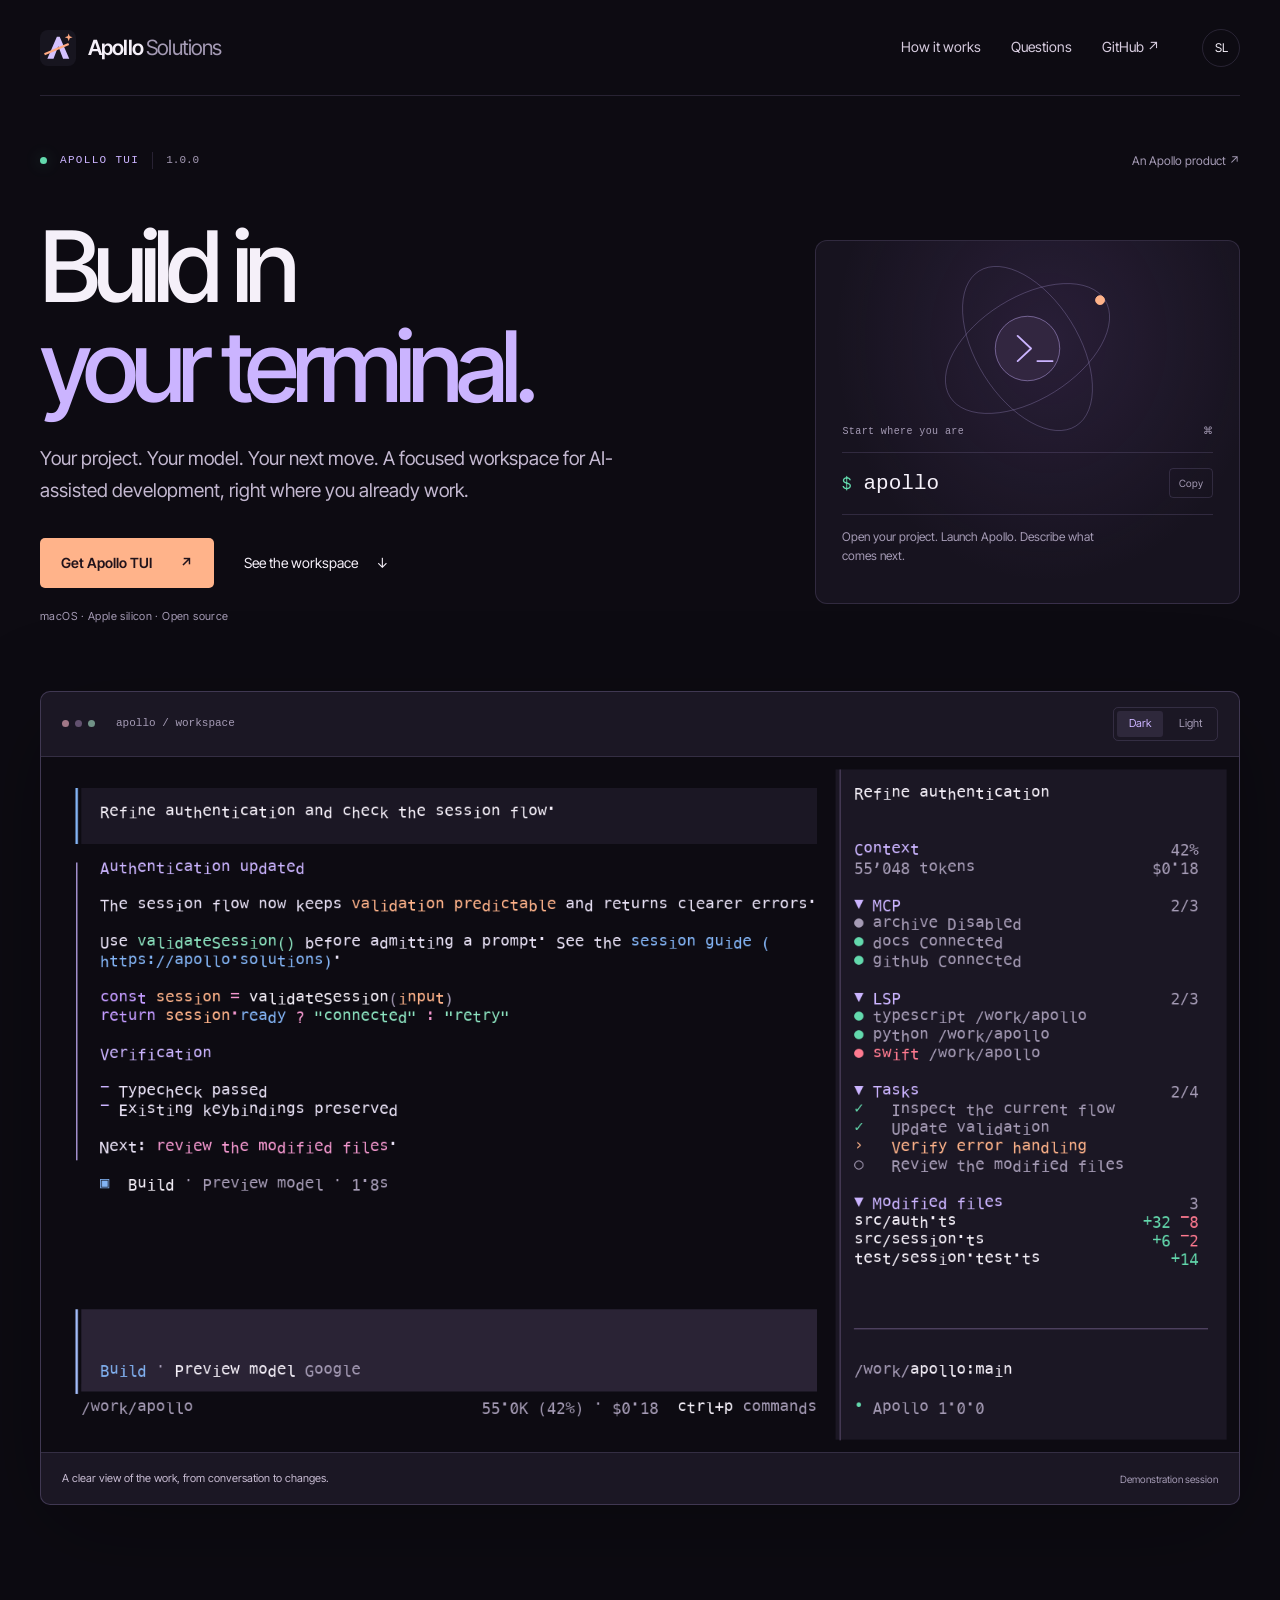
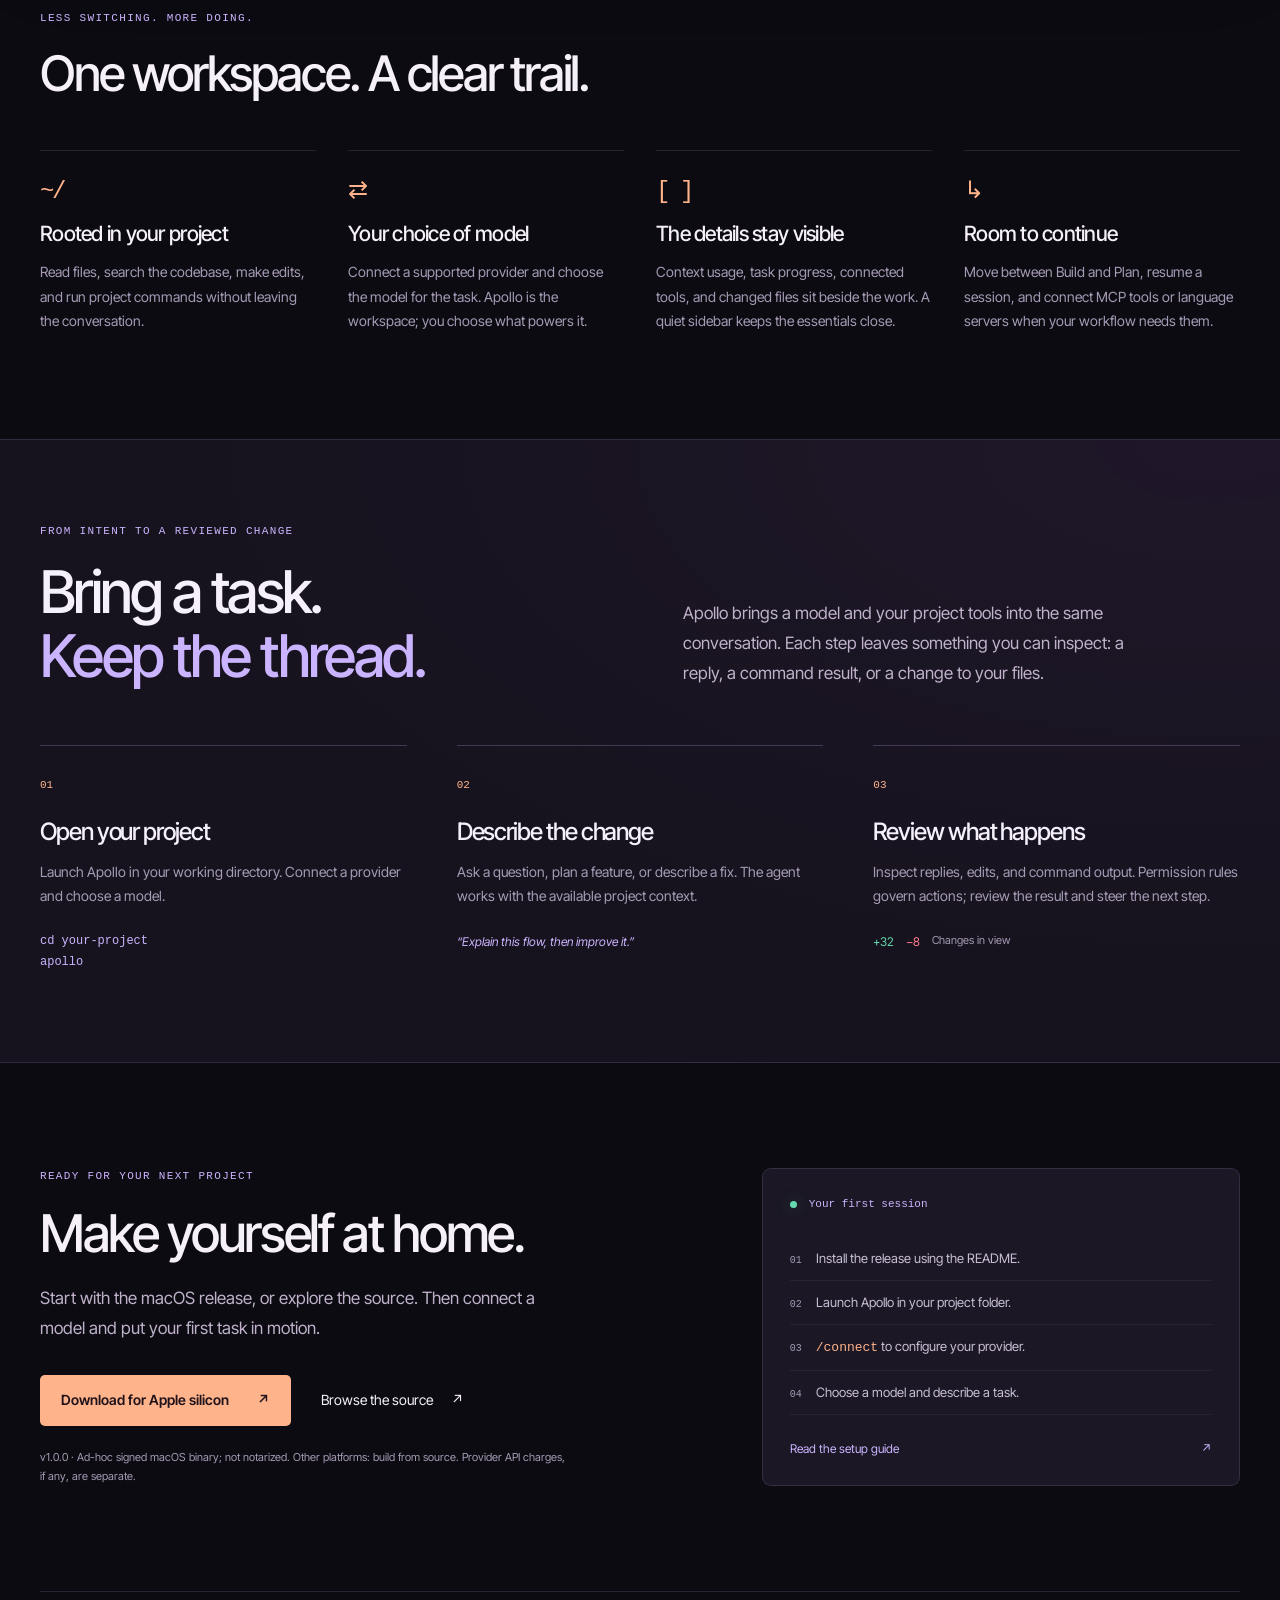
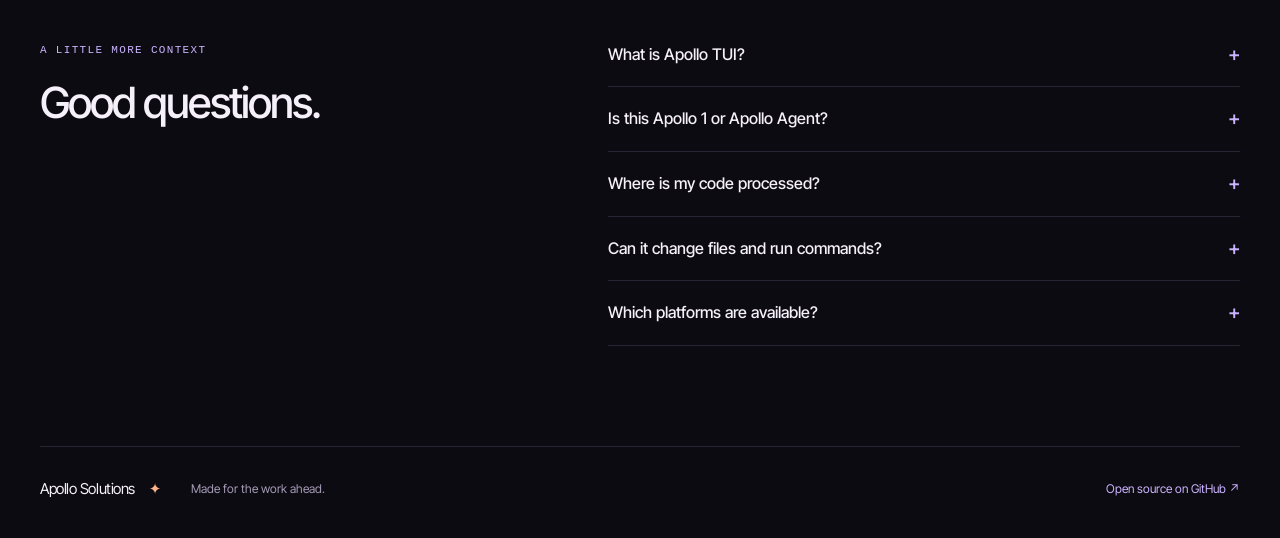
==== apollo-solutions/apollo-tui/index.html @ a00ace61 "feat: publish Apollo Solutions and Apollo TUI presentation" ====
<!doctype html>
<html lang="en">
  <head>
    <meta charset="utf-8" />
    <meta name="viewport" content="width=device-width, initial-scale=1" />
    <title>
      Apollo TUI — AI development in your terminal | Apollo Solutions
    </title>
    <meta
      name="description"
      content="Meet Apollo TUI: a focused terminal workspace for AI-assisted development. Choose a model, work with your code, and keep every step in view."
    />
    <meta property="og:type" content="website" />
    <meta property="og:title" content="Apollo TUI — Build in your terminal." />
    <meta
      property="og:description"
      content="Your project, your model, your next move. Explore Apollo's terminal workspace for AI-assisted development."
    />
    <meta
      property="og:url"
      content="https://sobraniex.github.io/apollo-solutions/apollo-tui/"
    />
    <meta
      property="og:image"
      content="https://sobraniex.github.io/apollo-solutions/apollo-tui/images/session-dark.png"
    />
    <meta name="theme-color" content="#0d0b12" />
    <link
      rel="canonical"
      href="https://sobraniex.github.io/apollo-solutions/apollo-tui/"
    />
    <link rel="icon" href="../favicon.svg" type="image/svg+xml" />
    <link rel="preconnect" href="https://fonts.googleapis.com" />
    <link rel="preconnect" href="https://fonts.gstatic.com" crossorigin />
    <link
      href="https://fonts.googleapis.com/css2?family=Inter+Tight:wght@400;500;600;700&display=swap"
      rel="stylesheet"
    />
    <link rel="stylesheet" href="site.css" />
    <script src="site.js" defer></script>
  </head>
  <body>
    <a
      class="skip-link"
      href="#main"
      data-en="Skip to content"
      data-sl="Preskoči na vsebino"
      >Skip to content</a
    >
    <header class="site-header">
      <a class="brand home-link" href="../" aria-label="Apollo Solutions home"
        ><img
          src="../images/apollo-mark.svg"
          width="36"
          height="36"
          alt=""
        /><span>Apollo <span>Solutions</span></span></a
      >
      <nav aria-label="Product navigation">
        <a href="#workflow" data-en="How it works" data-sl="Kako deluje"
          >How it works</a
        ><a href="#questions" data-en="Questions" data-sl="Vprašanja"
          >Questions</a
        ><a href="https://github.com/Sobraniex/APOLLO-TUI"
          >GitHub <span aria-hidden="true">↗</span></a
        >
      </nav>
      <button
        class="language"
        id="langBtn"
        type="button"
        aria-label="Switch to Slovenian"
      >
        SL
      </button>
    </header>
    <main id="main">
      <section class="hero wrap" aria-labelledby="hero-title">
        <div class="hero-topline">
          <p class="eyebrow">
            <span class="signal" aria-hidden="true"></span>APOLLO TUI
            <span class="version">1.0.0</span>
          </p>
          <a
            class="home-link quiet-link"
            href="../#apollo-products"
            data-en="An Apollo product ↗"
            data-sl="Apollov izdelek ↗"
            >An Apollo product ↗</a
          >
        </div>
        <div class="hero-grid">
          <div>
            <h1 id="hero-title">
              <span data-en="Build in" data-sl="Razvijajte v">Build in</span
              ><br /><em data-en="your terminal." data-sl="svojem terminalu."
                >your terminal.</em
              >
            </h1>
            <p
              class="hero-copy"
              data-en="Your project. Your model. Your next move. A focused workspace for AI-assisted development, right where you already work."
              data-sl="Vaš projekt. Vaš model. Vaš naslednji korak. Osredotočen prostor za razvoj s pomočjo AI, tam, kjer že delate."
            >
              Your project. Your model. Your next move. A focused workspace for
              AI-assisted development, right where you already work.
            </p>
            <div class="hero-actions">
              <a
                class="button primary"
                href="https://github.com/Sobraniex/APOLLO-TUI/releases/latest"
                ><span data-en="Get Apollo TUI" data-sl="Prenesite Apollo TUI"
                  >Get Apollo TUI</span
                ><span aria-hidden="true">↗</span></a
              ><a class="text-link" href="#workspace"
                ><span data-en="See the workspace" data-sl="Oglejte si vmesnik"
                  >See the workspace</span
                ><span aria-hidden="true">↓</span></a
              >
            </div>
            <p
              class="platform-note"
              data-en="macOS · Apple silicon · Open source"
              data-sl="macOS · Apple silicon · Odprta koda"
            >
              macOS · Apple silicon · Open source
            </p>
          </div>
          <aside class="launch-card" aria-label="Launch command">
            <div class="launch-orbit" aria-hidden="true">
              <svg viewBox="0 0 240 240">
                <ellipse
                  cx="120"
                  cy="120"
                  rx="102"
                  ry="57"
                  transform="rotate(-32 120 120)"
                />
                <ellipse
                  cx="120"
                  cy="120"
                  rx="57"
                  ry="102"
                  transform="rotate(-32 120 120)"
                />
                <circle cx="120" cy="120" r="36" />
                <circle class="orbit-point" cx="201" cy="66" r="5" />
                <path d="m109 106 15 14-15 14m22 0h17" />
              </svg>
            </div>
            <div class="launch-label">
              <span
                data-en="Start where you are"
                data-sl="Začnite tam, kjer ste"
                >Start where you are</span
              ><span aria-hidden="true">⌘</span>
            </div>
            <div class="command">
              <span class="prompt-symbol" aria-hidden="true">$</span
              ><code id="launchCommand">apollo</code
              ><button
                type="button"
                id="copyCommand"
                aria-label="Copy launch command"
                data-en="Copy"
                data-sl="Kopiraj"
              >
                Copy
              </button>
            </div>
            <p
              data-en="Open your project. Launch Apollo. Describe what comes next."
              data-sl="Odprite projekt. Zaženite Apollo. Opišite naslednji korak."
            >
              Open your project. Launch Apollo. Describe what comes next.
            </p>
            <p
              class="copy-status"
              id="copyStatus"
              role="status"
              aria-live="polite"
            ></p>
          </aside>
        </div>
      </section>

      <section
        class="workspace wrap"
        id="workspace"
        aria-label="Apollo terminal interface"
      >
        <div class="workspace-bar">
          <div>
            <span class="window-dots" aria-hidden="true"
              ><i></i><i></i><i></i></span
            ><span class="mono">apollo / workspace</span>
          </div>
          <div class="theme-switch" role="group" aria-label="Screenshot theme">
            <button
              type="button"
              data-theme="dark"
              aria-pressed="true"
              data-en="Dark"
              data-sl="Temna"
            >
              Dark</button
            ><button
              type="button"
              data-theme="light"
              aria-pressed="false"
              data-en="Light"
              data-sl="Svetla"
            >
              Light
            </button>
          </div>
        </div>
        <button
          type="button"
          class="screen-button"
          id="expandScreen"
          aria-label="Enlarge Apollo screenshot"
        >
          <img
            id="workspaceImage"
            src="images/session-dark.png"
            width="1544"
            height="896"
            alt="Apollo TUI demonstration session with a code reply, context usage, tasks, and modified files"
            fetchpriority="high"
          /><span
            class="enlarge-label"
            data-en="Open full size ↗"
            data-sl="Odpri v polni velikosti ↗"
            >Open full size ↗</span
          >
        </button>
        <div class="workspace-caption">
          <span
            data-en="A clear view of the work, from conversation to changes."
            data-sl="Jasen pregled dela, od pogovora do sprememb."
            >A clear view of the work, from conversation to changes.</span
          ><span data-en="Demonstration session" data-sl="Predstavitvena seja"
            >Demonstration session</span
          >
        </div>
      </section>

      <section class="capabilities wrap" aria-labelledby="capabilities-title">
        <div class="section-heading">
          <p
            class="eyebrow"
            data-en="Less switching. More doing."
            data-sl="Manj preklapljanja. Več dela."
          >
            Less switching. More doing.
          </p>
          <h2
            id="capabilities-title"
            data-en="One workspace. A clear trail."
            data-sl="En delovni prostor. Jasen potek."
          >
            One workspace. A clear trail.
          </h2>
        </div>
        <div class="capability-grid">
          <article>
            <span class="feature-symbol" aria-hidden="true">~/</span>
            <h3 data-en="Rooted in your project" data-sl="V vašem projektu">
              Rooted in your project
            </h3>
            <p
              data-en="Read files, search the codebase, make edits, and run project commands without leaving the conversation."
              data-sl="Berite datoteke, iščite po kodi, urejajte in izvajajte ukaze, ne da bi zapustili pogovor."
            >
              Read files, search the codebase, make edits, and run project
              commands without leaving the conversation.
            </p>
          </article>
          <article>
            <span class="feature-symbol" aria-hidden="true">⇄</span>
            <h3 data-en="Your choice of model" data-sl="Vaša izbira modela">
              Your choice of model
            </h3>
            <p
              data-en="Connect a supported provider and choose the model for the task. Apollo is the workspace; you choose what powers it."
              data-sl="Povežite podprtega ponudnika in izberite model za nalogo. Apollo je delovni prostor; vi izberete, kaj ga poganja."
            >
              Connect a supported provider and choose the model for the task.
              Apollo is the workspace; you choose what powers it.
            </p>
          </article>
          <article>
            <span class="feature-symbol" aria-hidden="true">[ ]</span>
            <h3
              data-en="The details stay visible"
              data-sl="Podrobnosti ostanejo vidne"
            >
              The details stay visible
            </h3>
            <p
              data-en="Context usage, task progress, connected tools, and changed files sit beside the work. A quiet sidebar keeps the essentials close."
              data-sl="Poraba konteksta, napredek nalog, povezana orodja in spremenjene datoteke so ob delu. Mirna stranska vrstica ohranja bistvo pri roki."
            >
              Context usage, task progress, connected tools, and changed files
              sit beside the work. A quiet sidebar keeps the essentials close.
            </p>
          </article>
          <article>
            <span class="feature-symbol" aria-hidden="true">↳</span>
            <h3 data-en="Room to continue" data-sl="Prostor za nadaljevanje">
              Room to continue
            </h3>
            <p
              data-en="Move between Build and Plan, resume a session, and connect MCP tools or language servers when your workflow needs them."
              data-sl="Preklapljajte med Build in Plan, nadaljujte sejo ter po potrebi povežite orodja MCP ali jezikovne strežnike."
            >
              Move between Build and Plan, resume a session, and connect MCP
              tools or language servers when your workflow needs them.
            </p>
          </article>
        </div>
      </section>

      <section
        class="workflow-section"
        id="workflow"
        aria-labelledby="workflow-title"
      >
        <div class="wrap">
          <div class="workflow-heading">
            <div>
              <p
                class="eyebrow"
                data-en="From intent to a reviewed change"
                data-sl="Od zamisli do pregledane spremembe"
              >
                From intent to a reviewed change
              </p>
              <h2 id="workflow-title">
                <span data-en="Bring a task." data-sl="Prinesite nalogo."
                  >Bring a task.</span
                ><br /><em
                  data-en="Keep the thread."
                  data-sl="Ohranite rdečo nit."
                  >Keep the thread.</em
                >
              </h2>
            </div>
            <p
              data-en="Apollo brings a model and your project tools into the same conversation. Each step leaves something you can inspect: a reply, a command result, or a change to your files."
              data-sl="Apollo združi model in projektna orodja v enem pogovoru. Vsak korak pusti nekaj, kar lahko pregledate: odgovor, rezultat ukaza ali spremembo datotek."
            >
              Apollo brings a model and your project tools into the same
              conversation. Each step leaves something you can inspect: a reply,
              a command result, or a change to your files.
            </p>
          </div>
          <ol class="steps">
            <li>
              <span class="step-number">01</span>
              <h3 data-en="Open your project" data-sl="Odprite projekt">
                Open your project
              </h3>
              <p
                data-en="Launch Apollo in your working directory. Connect a provider and choose a model."
                data-sl="Zaženite Apollo v delovni mapi. Povežite ponudnika in izberite model."
              >
                Launch Apollo in your working directory. Connect a provider and
                choose a model.
              </p>
              <code>cd your-project<br />apollo</code>
            </li>
            <li>
              <span class="step-number">02</span>
              <h3 data-en="Describe the change" data-sl="Opišite spremembo">
                Describe the change
              </h3>
              <p
                data-en="Ask a question, plan a feature, or describe a fix. The agent works with the available project context."
                data-sl="Postavite vprašanje, načrtujte funkcijo ali opišite popravek. Agent uporabi razpoložljivi kontekst projekta."
              >
                Ask a question, plan a feature, or describe a fix. The agent
                works with the available project context.
              </p>
              <span
                class="task-example"
                data-en="“Explain this flow, then improve it.”"
                data-sl="»Pojasni ta potek in ga nato izboljšaj.«"
                >“Explain this flow, then improve it.”</span
              >
            </li>
            <li>
              <span class="step-number">03</span>
              <h3 data-en="Review what happens" data-sl="Preglejte rezultate">
                Review what happens
              </h3>
              <p
                data-en="Inspect replies, edits, and command output. Permission rules govern actions; review the result and steer the next step."
                data-sl="Preglejte odgovore, spremembe in izpise ukazov. Dejanja urejajo pravila dovoljenj; preverite rezultat in usmerite naslednji korak."
              >
                Inspect replies, edits, and command output. Permission rules
                govern actions; review the result and steer the next step.
              </p>
              <span class="review-example"
                ><span>+32</span><span>−8</span
                ><span data-en="Changes in view" data-sl="Spremembe na očeh"
                  >Changes in view</span
                ></span
              >
            </li>
          </ol>
        </div>
      </section>

      <section
        class="get-started wrap"
        id="start"
        aria-labelledby="start-title"
      >
        <div>
          <p
            class="eyebrow"
            data-en="Ready for your next project"
            data-sl="Pripravljen za vaš naslednji projekt"
          >
            Ready for your next project
          </p>
          <h2
            id="start-title"
            data-en="Make yourself at home."
            data-sl="Počutite se kot doma."
          >
            Make yourself at home.
          </h2>
          <p
            data-en="Start with the macOS release, or explore the source. Then connect a model and put your first task in motion."
            data-sl="Začnite z izdajo za macOS ali raziščite izvorno kodo. Nato povežite model in se lotite prve naloge."
          >
            Start with the macOS release, or explore the source. Then connect a
            model and put your first task in motion.
          </p>
          <div class="hero-actions">
            <a
              class="button primary"
              href="https://github.com/Sobraniex/APOLLO-TUI/releases/latest"
              ><span
                data-en="Download for Apple silicon"
                data-sl="Prenesite za Apple silicon"
                >Download for Apple silicon</span
              ><span aria-hidden="true">↗</span></a
            ><a class="text-link" href="https://github.com/Sobraniex/APOLLO-TUI"
              ><span data-en="Browse the source" data-sl="Oglejte si kodo"
                >Browse the source</span
              ><span aria-hidden="true">↗</span></a
            >
          </div>
          <p
            class="release-note"
            data-en="v1.0.0 · Ad-hoc signed macOS binary; not notarized. Other platforms: build from source. Provider API charges, if any, are separate."
            data-sl="v1.0.0 · Binarna datoteka za macOS je podpisana ad hoc, brez notarizacije. Druge platforme: gradnja iz kode. Morebitni stroški API ponudnika so ločeni."
          >
            v1.0.0 · Ad-hoc signed macOS binary; not notarized. Other platforms:
            build from source. Provider API charges, if any, are separate.
          </p>
        </div>
        <div class="setup-card">
          <div class="setup-label">
            <span class="signal" aria-hidden="true"></span
            ><span data-en="Your first session" data-sl="Vaša prva seja"
              >Your first session</span
            >
          </div>
          <ol>
            <li>
              <span
                data-en="Install the release using the README."
                data-sl="Namestite izdajo po navodilih v README."
                >Install the release using the README.</span
              >
            </li>
            <li>
              <span
                data-en="Launch Apollo in your project folder."
                data-sl="Zaženite Apollo v mapi projekta."
                >Launch Apollo in your project folder.</span
              >
            </li>
            <li>
              <span
                ><code>/connect</code>
                <span
                  data-en="to configure your provider."
                  data-sl="za nastavitev ponudnika."
                  >to configure your provider.</span
                ></span
              >
            </li>
            <li>
              <span
                data-en="Choose a model and describe a task."
                data-sl="Izberite model in opišite nalogo."
                >Choose a model and describe a task.</span
              >
            </li>
          </ol>
          <a
            class="setup-docs"
            href="https://github.com/Sobraniex/APOLLO-TUI#download-and-run"
            ><span
              data-en="Read the setup guide"
              data-sl="Preberite navodila za nastavitev"
              >Read the setup guide</span
            ><span aria-hidden="true">↗</span></a
          >
        </div>
      </section>

      <section
        class="questions wrap"
        id="questions"
        aria-labelledby="questions-title"
      >
        <div>
          <p
            class="eyebrow"
            data-en="A little more context"
            data-sl="Še nekaj konteksta"
          >
            A little more context
          </p>
          <h2
            id="questions-title"
            data-en="Good questions."
            data-sl="Dobra vprašanja."
          >
            Good questions.
          </h2>
        </div>
        <div class="faq-list">
          <details>
            <summary data-en="What is Apollo TUI?" data-sl="Kaj je Apollo TUI?">
              What is Apollo TUI?
            </summary>
            <p
              data-en="A terminal interface for AI-assisted software development. It combines a conversation with project tools, saved sessions, agents, and a sidebar for context, tasks, services, and changes."
              data-sl="Terminalski vmesnik za razvoj programske opreme s pomočjo AI. Združuje pogovor s projektnimi orodji, shranjenimi sejami, agenti in stransko vrstico za kontekst, naloge, storitve in spremembe."
            >
              A terminal interface for AI-assisted software development. It
              combines a conversation with project tools, saved sessions,
              agents, and a sidebar for context, tasks, services, and changes.
            </p>
          </details>
          <details>
            <summary
              data-en="Is this Apollo 1 or Apollo Agent?"
              data-sl="Je to Apollo 1 ali Apollo Agent?"
            >
              Is this Apollo 1 or Apollo Agent?
            </summary>
            <p
              data-en="Apollo TUI is the terminal product you can download here. Apollo 1 is our language-model project, and Apollo Agent is a separate agent project. Those two are still in development; Apollo TUI works with a provider and model you configure today."
              data-sl="Apollo TUI je terminalski izdelek, ki ga lahko prenesete tukaj. Apollo 1 je naš projekt jezikovnega modela, Apollo Agent pa ločen projekt agenta. Oba sta še v razvoju; Apollo TUI že danes deluje s ponudnikom in modelom, ki ju nastavite."
            >
              Apollo TUI is the terminal product you can download here. Apollo 1
              is our language-model project, and Apollo Agent is a separate
              agent project. Those two are still in development; Apollo TUI
              works with a provider and model you configure today.
            </p>
          </details>
          <details>
            <summary
              data-en="Where is my code processed?"
              data-sl="Kje se obdeluje moja koda?"
            >
              Where is my code processed?
            </summary>
            <p
              data-en="That depends on your selected provider and endpoint. Prompts and relevant project context are sent to the model you configure. Choose and review that configuration according to your project's data requirements."
              data-sl="To je odvisno od izbranega ponudnika in končne točke. Pozivi in ustrezen kontekst projekta se pošljejo modelu, ki ga nastavite. Nastavitve izberite in preverite glede na zahteve projekta za podatke."
            >
              That depends on your selected provider and endpoint. Prompts and
              relevant project context are sent to the model you configure.
              Choose and review that configuration according to your project's
              data requirements.
            </p>
          </details>
          <details>
            <summary
              data-en="Can it change files and run commands?"
              data-sl="Lahko spreminja datoteke in izvaja ukaze?"
            >
              Can it change files and run commands?
            </summary>
            <p
              data-en="Yes. The agent can use project tools under your configured permission rules. Keep an eye on command output and diffs, and verify changes with your normal review and test workflow."
              data-sl="Da. Agent lahko uporablja projektna orodja v okviru nastavljenih pravil dovoljenj. Spremljajte izpise ukazov in razlike ter spremembe preverite z običajnim pregledom in testi."
            >
              Yes. The agent can use project tools under your configured
              permission rules. Keep an eye on command output and diffs, and
              verify changes with your normal review and test workflow.
            </p>
          </details>
          <details>
            <summary
              data-en="Which platforms are available?"
              data-sl="Za katere platforme je na voljo?"
            >
              Which platforms are available?
            </summary>
            <p
              data-en="The first packaged and checked release is macOS on Apple silicon. The repository includes native build targets for other platforms, but their packaged availability and checks will be listed in future release notes."
              data-sl="Prva zapakirana in preverjena izdaja je za macOS na Apple silicon. Repozitorij vključuje cilje gradnje za druge platforme; njihovo razpoložljivost in preverjanje bomo navedli v opombah prihodnjih izdaj."
            >
              The first packaged and checked release is macOS on Apple silicon.
              The repository includes native build targets for other platforms,
              but their packaged availability and checks will be listed in
              future release notes.
            </p>
          </details>
        </div>
      </section>
    </main>
    <footer class="site-footer wrap">
      <a class="home-link footer-brand" href="../"
        >Apollo Solutions<span aria-hidden="true">✦</span></a
      >
      <p data-en="Made for the work ahead." data-sl="Za delo, ki je pred nami.">
        Made for the work ahead.
      </p>
      <a
        href="https://github.com/Sobraniex/APOLLO-TUI"
        data-en="Open source on GitHub ↗"
        data-sl="Odprta koda na GitHubu ↗"
        >Open source on GitHub ↗</a
      >
    </footer>
    <dialog id="screenshotDialog" aria-labelledby="dialogTitle">
      <div class="dialog-bar">
        <span
          id="dialogTitle"
          data-en="Apollo TUI · demonstration session"
          data-sl="Apollo TUI · predstavitvena seja"
          >Apollo TUI · demonstration session</span
        ><button id="closeDialog" type="button" aria-label="Close screenshot">
          ×
        </button>
      </div>
      <img
        id="dialogImage"
        src="images/session-dark.png"
        width="1544"
        height="896"
        alt="Apollo TUI demonstration session"
      />
    </dialog>
  </body>
</html>
---- apollo-solutions/apollo-tui/site.css ----
:root {
  color-scheme: dark;
  --bg: #0d0b12;
  --panel: #1b1724;
  --text: #f5f0f9;
  --muted: #a59bb5;
  --lilac: #cbb4ff;
  --peach: #ffb38a;
  --mint: #63d9ad;
  --line: #cbb4ff24;
  font-family: "Inter Tight", system-ui, sans-serif;
  font-synthesis: none;
}
* {
  box-sizing: border-box;
}
html {
  scroll-behavior: smooth;
  scroll-padding-top: 100px;
}
body {
  margin: 0;
  background: var(--bg);
  color: var(--text);
  line-height: 1.6;
  -webkit-font-smoothing: antialiased;
}
a {
  color: inherit;
  text-decoration: none;
}
button {
  font: inherit;
  cursor: pointer;
}
a,
button,
summary {
  -webkit-tap-highlight-color: transparent;
}
a:focus-visible,
button:focus-visible,
summary:focus-visible {
  outline: 2px solid var(--lilac);
  outline-offset: 5px;
}
img {
  display: block;
  max-width: 100%;
}
h1,
h2,
h3,
p,
figure {
  margin: 0;
}
h1,
h2,
h3 {
  font-weight: 500;
  letter-spacing: -0.045em;
  line-height: 1.08;
}
button {
  color: inherit;
}
em {
  font-style: normal;
  color: var(--lilac);
}
.wrap {
  width: min(1200px, calc(100% - 80px));
  margin-inline: auto;
}
.mono,
code,
.eyebrow,
.version,
.step-number,
.launch-label,
.setup-label {
  font-family: ui-monospace, SFMono-Regular, Menlo, Consolas, monospace;
}
.skip-link {
  position: fixed;
  z-index: 20;
  left: 20px;
  top: -100px;
  padding: 12px 18px;
  background: var(--lilac);
  color: var(--bg);
}
.skip-link:focus {
  top: 15px;
}
.site-header {
  width: min(1360px, calc(100% - 80px));
  margin: auto;
  height: 96px;
  display: flex;
  align-items: center;
  gap: 42px;
  border-bottom: 1px solid var(--line);
}
.brand {
  display: flex;
  align-items: center;
  gap: 12px;
  font-size: 21px;
  font-weight: 600;
  letter-spacing: -0.04em;
  white-space: nowrap;
}
.brand > span > span {
  color: var(--muted);
  font-weight: 400;
}
.site-header nav {
  display: flex;
  justify-content: flex-end;
  flex: 1;
  gap: 30px;
  font-size: 14px;
}
.site-header nav a {
  color: #d7ccdf;
}
.site-header nav a:hover {
  color: var(--lilac);
}
.language {
  border: 1px solid var(--line);
  background: transparent;
  border-radius: 50%;
  height: 38px;
  width: 38px;
  font-size: 12px;
}
.hero {
  padding-top: 55px;
}
.hero-topline {
  display: flex;
  align-items: center;
  justify-content: space-between;
  gap: 20px;
}
.eyebrow {
  font-size: 11px;
  letter-spacing: 0.12em;
  text-transform: uppercase;
  color: var(--lilac);
}
.hero-topline .eyebrow {
  display: flex;
  align-items: center;
  gap: 13px;
}
.signal {
  display: inline-block;
  width: 7px;
  height: 7px;
  border-radius: 50%;
  background: var(--mint);
  box-shadow: 0 0 16px #63d9ad55;
  flex-shrink: 0;
}
.version {
  color: var(--muted);
  border-left: 1px solid var(--line);
  padding-left: 13px;
  letter-spacing: 0;
}
.quiet-link {
  color: var(--muted);
  font-size: 12px;
}
.hero-grid {
  display: grid;
  grid-template-columns: 1.65fr 1fr;
  gap: 75px;
  align-items: center;
  margin-top: 47px;
}
.hero h1 {
  font-size: clamp(62px, 7.7vw, 106px);
  letter-spacing: -0.07em;
  line-height: 1.01;
}
.hero-copy {
  max-width: 580px;
  margin-top: 27px;
  font-size: 19px;
  line-height: 1.65;
  color: #c3b8d0;
}
.hero-actions {
  display: flex;
  align-items: center;
  gap: 30px;
  margin-top: 32px;
  flex-wrap: wrap;
}
.button {
  display: inline-flex;
  justify-content: center;
  align-items: center;
  gap: 28px;
  padding: 14px 21px;
  border-radius: 5px;
  font-weight: 600;
  font-size: 14px;
  transition:
    background 0.2s,
    transform 0.2s;
}
.primary {
  background: var(--peach);
  color: #21131b;
}
.primary:hover {
  background: #ffc6a7;
  transform: translateY(-2px);
}
.text-link {
  font-size: 14px;
  display: inline-flex;
  gap: 18px;
  align-items: center;
}
.text-link:hover {
  color: var(--lilac);
}
.platform-note {
  font-size: 11px;
  color: var(--muted);
  margin-top: 20px;
  letter-spacing: 0.035em;
}
.launch-card {
  position: relative;
  min-width: 0;
  padding: 0 26px 19px;
  border: 1px solid var(--line);
  border-radius: 12px;
  background:
    radial-gradient(ellipse at 55% 27%, #7951a52e, transparent 65%), #17131f;
  overflow: hidden;
}
.launch-orbit {
  height: 183px;
  display: grid;
  place-items: center;
}
.launch-orbit svg {
  width: 215px;
  height: 215px;
  fill: none;
  stroke: #cbb4ff40;
  stroke-width: 1;
}
.launch-orbit svg circle:not(.orbit-point) {
  fill: #322640;
  stroke: #cbb4ff80;
}
.launch-orbit svg .orbit-point {
  fill: var(--peach);
  stroke: var(--peach);
}
.launch-orbit svg path {
  stroke: var(--lilac);
  stroke-width: 2;
  stroke-linecap: round;
  stroke-linejoin: round;
}
.launch-label {
  display: flex;
  justify-content: space-between;
  font-size: 10px;
  color: var(--muted);
  letter-spacing: 0.04em;
}
.command {
  display: flex;
  align-items: center;
  gap: 12px;
  border-block: 1px solid var(--line);
  padding-block: 14px;
  margin-top: 12px;
}
.command code {
  font-size: 21px;
  flex: 1;
}
.prompt-symbol {
  color: var(--mint);
}
.command button {
  font-size: 10px;
  padding: 6px 9px;
  border: 1px solid var(--line);
  border-radius: 4px;
  color: var(--muted);
  background: transparent;
}
.launch-card > p {
  font-size: 12px;
  color: var(--muted);
  margin-top: 12px;
  max-width: 280px;
}
.launch-card .copy-status {
  font-size: 10px;
  min-height: 14px;
  color: var(--mint);
  margin-top: 4px;
}
.workspace {
  margin-top: 65px;
  border: 1px solid #cbb4ff36;
  border-radius: 10px;
  overflow: hidden;
  box-shadow: 0 25px 100px #0004;
  background: var(--panel);
}
.workspace-bar {
  padding: 15px 21px;
  display: flex;
  align-items: center;
  justify-content: space-between;
  gap: 18px;
  border-bottom: 1px solid var(--line);
}
.workspace-bar > div:first-child {
  display: flex;
  align-items: center;
  gap: 21px;
  color: var(--muted);
  font-size: 11px;
}
.window-dots {
  display: flex;
  gap: 6px;
}
.window-dots i {
  width: 7px;
  height: 7px;
  border-radius: 50%;
  background: #62516f;
}
.window-dots i:first-child {
  background: #a17787;
}
.window-dots i:last-child {
  background: #719287;
}
.theme-switch {
  display: flex;
  gap: 4px;
  border: 1px solid var(--line);
  border-radius: 5px;
  padding: 3px;
}
.theme-switch button {
  border: 0;
  border-radius: 3px;
  background: transparent;
  font-size: 11px;
  padding: 4px 12px;
  color: var(--muted);
}
.theme-switch button[aria-pressed="true"] {
  background: #cbb4ff1b;
  color: var(--lilac);
}
.screen-button {
  display: block;
  position: relative;
  width: 100%;
  padding: 0;
  border: 0;
  background: var(--bg);
  text-align: left;
}
.screen-button img {
  width: 100%;
  height: auto;
}
.enlarge-label {
  position: absolute;
  right: 17px;
  bottom: 17px;
  background: #1b1724e8;
  border: 1px solid #cbb4ff36;
  border-radius: 4px;
  padding: 7px 11px;
  color: var(--lilac);
  font-size: 10px;
  opacity: 0;
  transition: opacity 0.2s;
}
.screen-button:hover .enlarge-label,
.screen-button:focus-visible .enlarge-label {
  opacity: 1;
}
.workspace-caption {
  display: flex;
  align-items: center;
  justify-content: space-between;
  gap: 25px;
  font-size: 11px;
  padding: 17px 21px;
  color: #c9bdd4;
  border-top: 1px solid var(--line);
}
.workspace-caption span:last-child {
  font-size: 10px;
  color: var(--muted);
  white-space: nowrap;
}
.capabilities {
  padding-block: 105px;
}
.section-heading .eyebrow {
  margin-bottom: 20px;
}
.section-heading h2 {
  font-size: clamp(32px, 4vw, 49px);
}
.capability-grid {
  display: grid;
  grid-template-columns: repeat(4, minmax(0, 1fr));
  gap: 32px;
  margin-top: 49px;
}
.capability-grid article {
  padding-top: 22px;
  border-top: 1px solid var(--line);
  min-width: 0;
}
.feature-symbol {
  display: block;
  height: 48px;
  color: var(--peach);
  font-family: ui-monospace, monospace;
  font-size: 24px;
  letter-spacing: -0.1em;
}
.capability-grid h3 {
  font-size: 21px;
  line-height: 1.2;
  letter-spacing: -0.035em;
}
.capability-grid p {
  font-size: 14px;
  color: var(--muted);
  margin-top: 14px;
  line-height: 1.75;
}
.workflow-section {
  padding-block: 83px 88px;
  border-block: 1px solid var(--line);
  background:
    radial-gradient(ellipse at 95% 0, #4a2d6626, transparent 60%), #17131e;
}
.workflow-heading {
  display: grid;
  grid-template-columns: 1fr 1fr;
  gap: 85px;
  align-items: end;
}
.workflow-heading h2 {
  font-size: clamp(39px, 4.6vw, 60px);
  margin-top: 20px;
  line-height: 1.09;
}
.workflow-heading > p {
  font-size: 17px;
  color: #bfb2ca;
  max-width: 480px;
  line-height: 1.75;
}
.steps {
  list-style: none;
  padding: 0;
  display: grid;
  grid-template-columns: repeat(3, minmax(0, 1fr));
  gap: 50px;
  margin: 57px 0 0;
}
.steps li {
  border-top: 1px solid #cbb4ff3b;
  padding-top: 24px;
}
.step-number {
  font-size: 11px;
  color: var(--peach);
}
.steps h3 {
  font-size: 24px;
  margin-top: 23px;
}
.steps p {
  margin-top: 15px;
  color: var(--muted);
  font-size: 14px;
  line-height: 1.7;
}
.steps code,
.task-example,
.review-example {
  display: block;
  margin-top: 23px;
  font-size: 12px;
  color: var(--lilac);
  line-height: 1.8;
}
.task-example {
  font-style: italic;
}
.review-example {
  display: flex;
  gap: 12px;
  align-items: center;
}
.review-example span:first-child {
  color: var(--mint);
}
.review-example span:nth-child(2) {
  color: #ff7a90;
}
.review-example span:last-child {
  color: var(--muted);
  font-size: 11px;
}
.get-started {
  display: grid;
  grid-template-columns: 1.3fr 1fr;
  gap: 100px;
  align-items: center;
  padding-block: 105px;
}
.get-started h2 {
  font-size: clamp(37px, 4.2vw, 52px);
  margin-top: 20px;
  max-width: 550px;
}
.get-started > div > p:not(.eyebrow) {
  margin-top: 22px;
  color: #bfb2ca;
  font-size: 17px;
  max-width: 530px;
  line-height: 1.75;
}
.get-started > div > .release-note {
  font-size: 11px !important;
  color: var(--muted) !important;
  max-width: 495px;
  line-height: 1.7 !important;
}
.setup-card {
  border: 1px solid var(--line);
  border-radius: 9px;
  padding: 27px;
  background: var(--panel);
}
.setup-label {
  font-size: 11px;
  color: var(--lilac);
  display: flex;
  gap: 12px;
  align-items: center;
}
.setup-card ol {
  padding: 0;
  margin: 24px 0;
  list-style: none;
  counter-reset: setup;
}
.setup-card li {
  counter-increment: setup;
  display: flex;
  align-items: baseline;
  gap: 14px;
  padding-block: 11px;
  font-size: 13px;
  color: #c9bed5;
  border-bottom: 1px solid #cbb4ff12;
}
.setup-card li::before {
  content: "0" counter(setup);
  font:
    10px ui-monospace,
    monospace;
  color: var(--muted);
}
.setup-card code {
  color: var(--peach);
}
.setup-docs {
  display: flex;
  justify-content: space-between;
  font-size: 12px;
  color: var(--lilac);
}
.questions {
  display: grid;
  grid-template-columns: 1fr 1.35fr;
  gap: 100px;
  padding-block: 50px 100px;
  border-top: 1px solid var(--line);
}
.questions h2 {
  font-size: 43px;
  margin-top: 20px;
}
.faq-list details {
  border-bottom: 1px solid var(--line);
  padding-block: 19px;
}
.faq-list details:first-child {
  padding-top: 0;
}
.faq-list summary {
  cursor: pointer;
  list-style: none;
  display: flex;
  justify-content: space-between;
  gap: 20px;
  font-size: 16px;
  font-weight: 500;
}
.faq-list summary::-webkit-details-marker {
  display: none;
}
.faq-list summary::after {
  content: "+";
  color: var(--lilac);
  font-size: 20px;
  line-height: 1.2;
}
.faq-list details[open] summary::after {
  content: "−";
}
.faq-list details p {
  font-size: 14px;
  color: var(--muted);
  margin-top: 17px;
  line-height: 1.8;
  padding-right: 27px;
}
.site-footer {
  border-top: 1px solid var(--line);
  display: flex;
  align-items: center;
  gap: 30px;
  padding-block: 30px 38px;
  font-size: 12px;
}
.footer-brand {
  display: flex;
  align-items: center;
  gap: 14px;
  font-size: 15px;
  letter-spacing: -0.03em;
}
.footer-brand span {
  color: var(--peach);
}
.site-footer p {
  flex: 1;
  color: var(--muted);
}
.site-footer > a:last-child {
  color: var(--lilac);
}
dialog {
  max-width: 95vw;
  width: min(1550px, 95vw);
  max-height: 95vh;
  padding: 0;
  border: 1px solid #cbb4ff5c;
  border-radius: 9px;
  background: var(--bg);
  color: var(--text);
}
dialog::backdrop {
  background: #08060ddd;
  backdrop-filter: blur(8px);
}
.dialog-bar {
  display: flex;
  align-items: center;
  justify-content: space-between;
  padding: 12px 19px;
  font-size: 12px;
  color: var(--muted);
}
.dialog-bar button {
  background: transparent;
  border: 0;
  color: var(--text);
  font-size: 25px;
  width: 34px;
  height: 34px;
}
dialog img {
  width: 100%;
  height: auto;
}
@media (min-width: 1450px) {
  .hero {
    padding-top: 70px;
  }
  .hero-grid {
    margin-top: 58px;
  }
  .workspace {
    margin-top: 78px;
  }
}
@media (max-width: 1000px) {
  .hero-grid {
    gap: 40px;
    grid-template-columns: 1.5fr 1fr;
  }
  .hero h1 {
    font-size: 76px;
  }
  .launch-card {
    padding-inline: 20px;
  }
  .capability-grid {
    grid-template-columns: repeat(2, minmax(0, 1fr));
    gap: 35px;
  }
  .workflow-heading,
  .get-started,
  .questions {
    gap: 50px;
  }
  .steps {
    gap: 30px;
  }
  .get-started {
    grid-template-columns: 1.1fr 1fr;
  }
}
@media (max-width: 720px) {
  .wrap,
  .site-header {
    width: calc(100% - 40px);
  }
  .site-header {
    height: 78px;
    gap: 18px;
  }
  .brand {
    font-size: 18px;
  }
  .brand img {
    width: 30px;
    height: 30px;
  }
  .site-header nav {
    gap: 18px;
  }
  .site-header nav a:not(:last-child) {
    display: none;
  }
  .site-header nav a {
    font-size: 12px;
  }
  .language {
    width: 34px;
    height: 34px;
  }
  .hero {
    padding-top: 34px;
  }
  .hero-grid {
    grid-template-columns: 1fr;
    margin-top: 36px;
    gap: 35px;
  }
  .hero h1 {
    font-size: clamp(55px, 11.6vw, 79px);
  }
  .hero-copy {
    font-size: 17px;
    max-width: 480px;
  }
  .hero-topline .quiet-link {
    display: none;
  }
  .hero-actions {
    gap: 23px;
  }
  .launch-card {
    display: none;
  }
  .workspace {
    margin-top: 40px;
    border-radius: 7px;
  }
  .workspace-bar {
    padding: 11px 13px;
  }
  .workspace-bar > div:first-child {
    gap: 11px;
    font-size: 9px;
  }
  .window-dots {
    gap: 4px;
  }
  .window-dots i {
    width: 5px;
    height: 5px;
  }
  .theme-switch button {
    font-size: 10px;
    padding: 3px 8px;
  }
  .workspace-caption {
    padding: 13px;
    font-size: 10px;
  }
  .workspace-caption span:last-child {
    display: none;
  }
  .enlarge-label {
    opacity: 1;
    font-size: 9px;
    right: 8px;
    bottom: 8px;
    padding: 4px 7px;
  }
  .capabilities {
    padding-block: 65px;
  }
  .section-heading h2 {
    font-size: 36px;
    max-width: 360px;
  }
  .capability-grid {
    gap: 29px 21px;
    margin-top: 35px;
  }
  .capability-grid h3 {
    font-size: 19px;
  }
  .capability-grid p {
    font-size: 13px;
  }
  .workflow-section {
    padding-block: 57px;
  }
  .workflow-heading,
  .get-started,
  .questions {
    grid-template-columns: 1fr;
    gap: 27px;
  }
  .workflow-heading h2 {
    font-size: 44px;
  }
  .workflow-heading > p {
    font-size: 15px;
  }
  .steps {
    grid-template-columns: 1fr;
    gap: 32px;
    margin-top: 35px;
  }
  .steps li {
    display: grid;
    grid-template-columns: 35px 1fr;
    column-gap: 15px;
    padding-top: 22px;
  }
  .step-number {
    grid-row: 1 / 4;
    padding-top: 5px;
  }
  .steps h3 {
    margin-top: 0;
    font-size: 22px;
  }
  .steps p,
  .steps code,
  .task-example,
  .review-example {
    grid-column: 2;
  }
  .steps code,
  .task-example,
  .review-example {
    margin-top: 15px;
  }
  .get-started {
    padding-block: 65px;
    gap: 35px;
  }
  .get-started h2 {
    font-size: 39px;
  }
  .get-started > div > p:not(.eyebrow) {
    font-size: 16px;
  }
  .setup-card {
    padding: 23px;
  }
  .questions {
    padding-block: 40px 65px;
    gap: 34px;
  }
  .questions h2 {
    font-size: 37px;
  }
  .faq-list summary {
    font-size: 15px;
  }
  .site-footer {
    flex-wrap: wrap;
    gap: 13px 24px;
    padding-block: 26px;
  }
  .site-footer p {
    flex: auto;
    width: 100%;
    order: 3;
    font-size: 11px;
  }
  .site-footer > a:last-child {
    margin-left: auto;
    font-size: 10px;
  }
  .dialog-bar {
    padding: 9px 12px;
    font-size: 10px;
  }
}
@media (prefers-reduced-motion: reduce) {
  html {
    scroll-behavior: auto;
  }
  *,
  *::before,
  *::after {
    transition: none !important;
  }
}
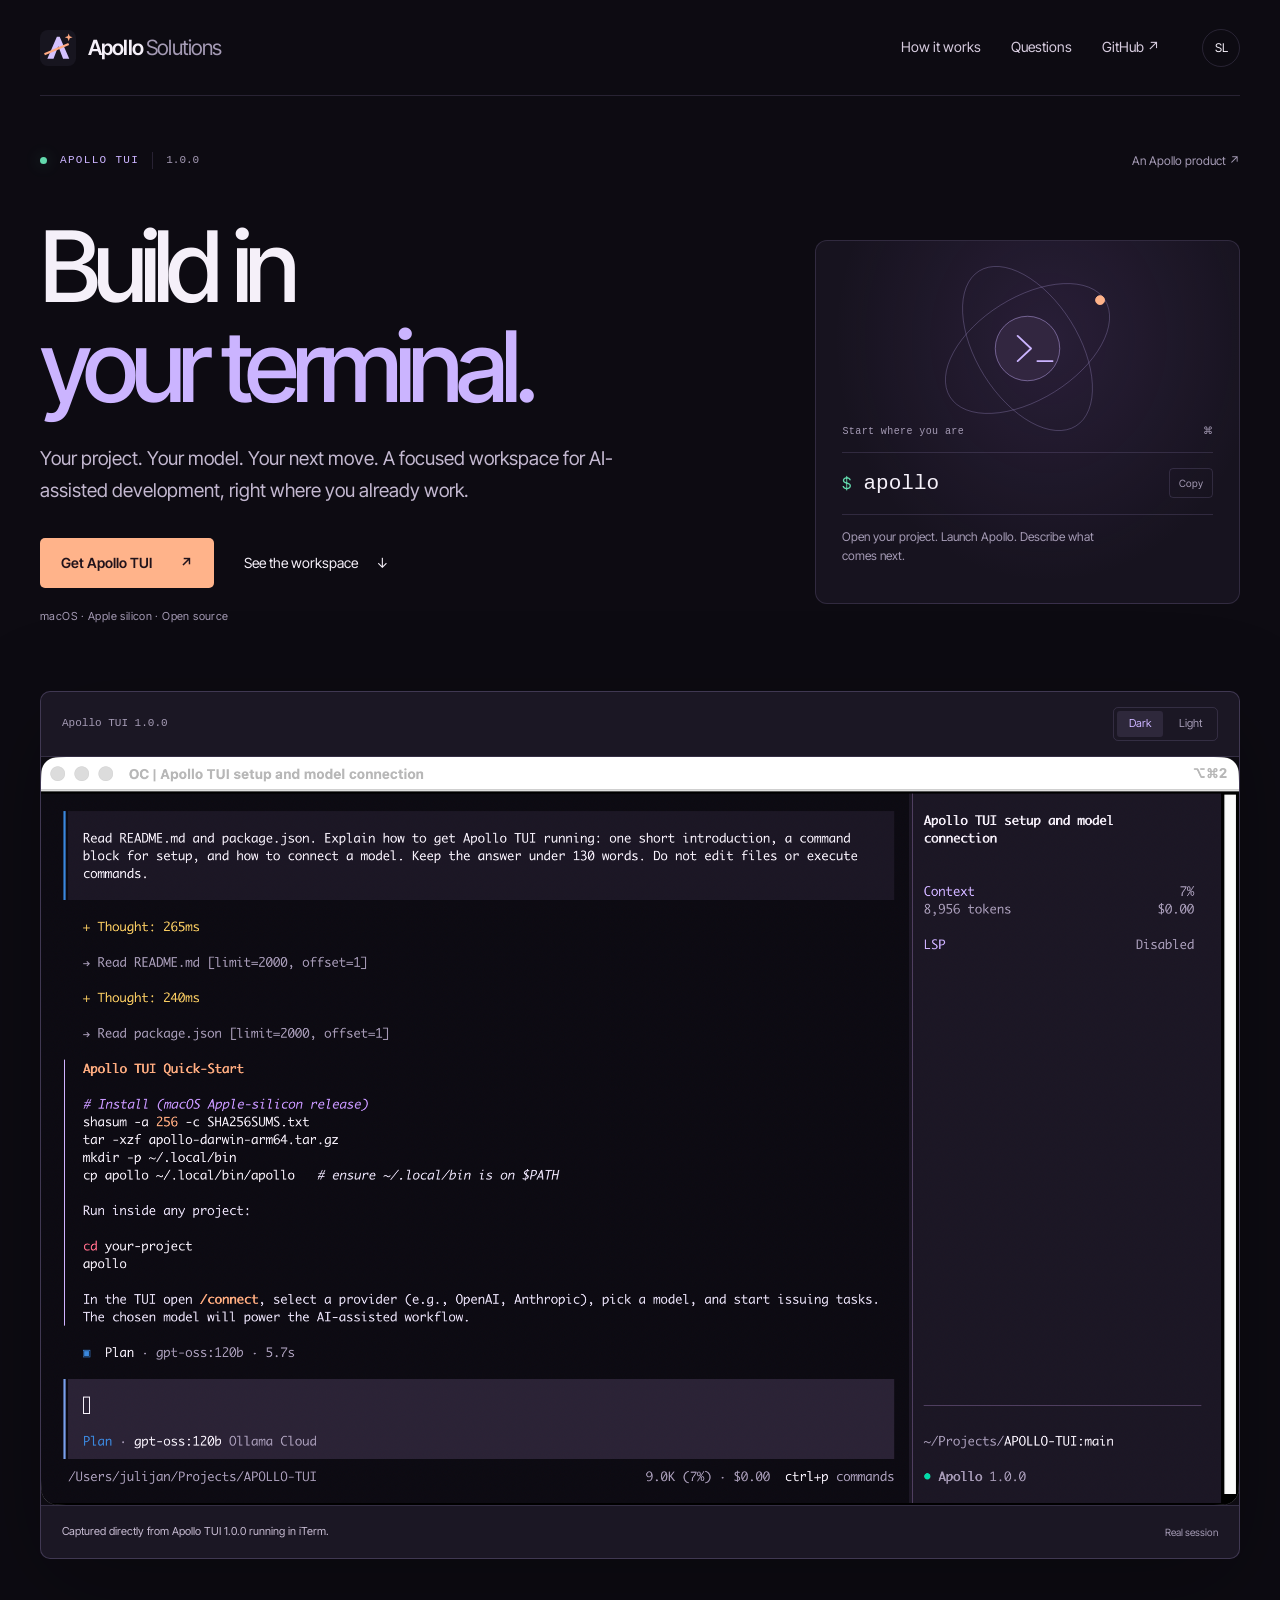
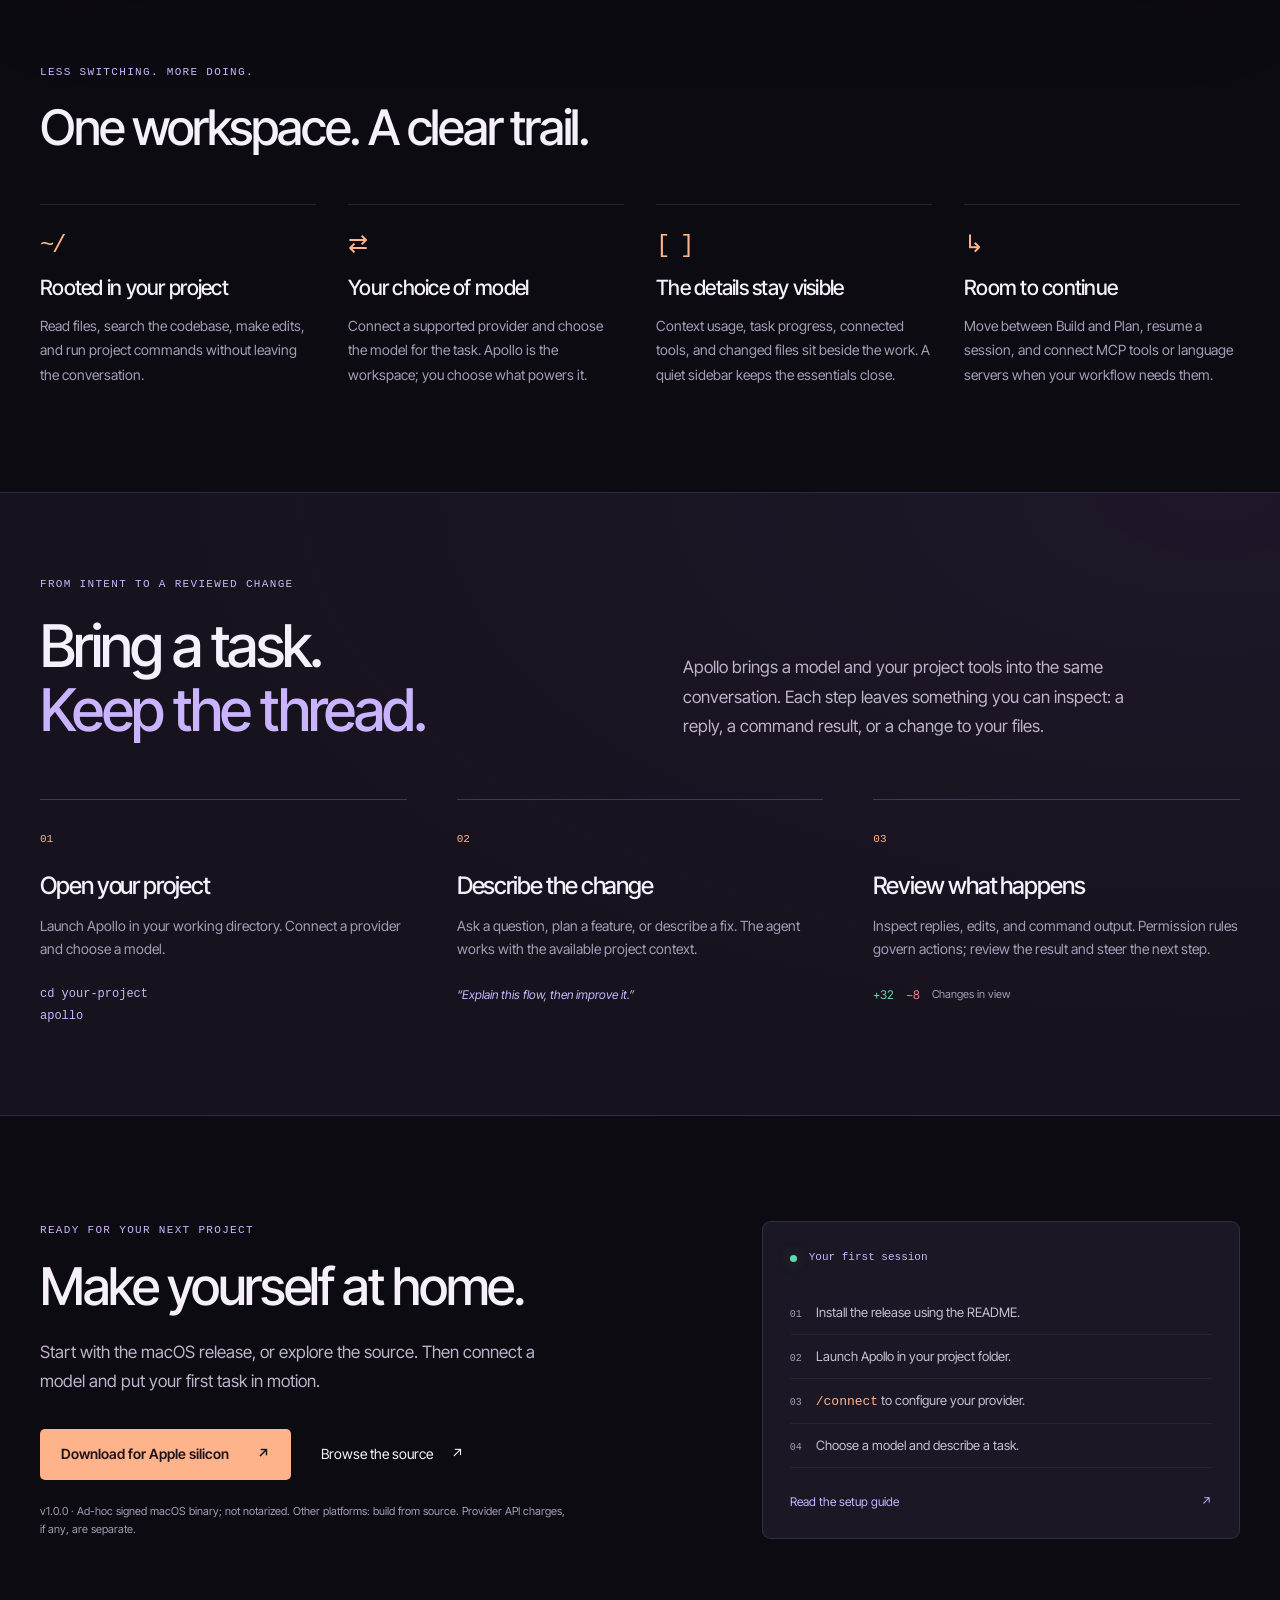
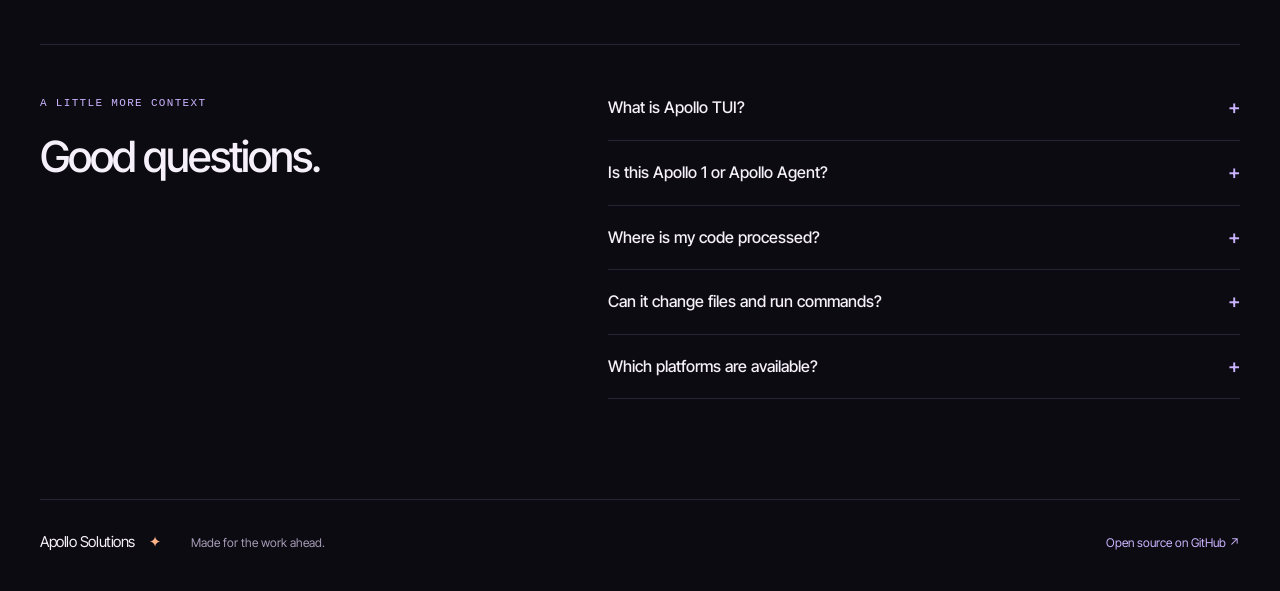
==== commit e6b17df4: "content: publish genuine Apollo TUI captures" ====
--- a/apollo-solutions/apollo-tui/index.html
+++ b/apollo-solutions/apollo-tui/index.html
@@ -22,7 +22,7 @@
     />
     <meta
       property="og:image"
-      content="https://sobraniex.github.io/apollo-solutions/apollo-tui/images/session-dark.png"
+      content="https://sobraniex.github.io/apollo-solutions/apollo-tui/images/apollo-dark.png"
     />
     <meta name="theme-color" content="#0d0b12" />
     <link
@@ -37,7 +37,7 @@
       rel="stylesheet"
     />
     <link rel="stylesheet" href="site.css" />
-    <script src="site.js" defer></script>
+    <script src="site.js?v=real-capture-1" defer></script>
   </head>
   <body>
     <a
@@ -191,9 +191,7 @@
       >
         <div class="workspace-bar">
           <div>
-            <span class="window-dots" aria-hidden="true"
-              ><i></i><i></i><i></i></span
-            ><span class="mono">apollo / workspace</span>
+            <span class="mono">Apollo TUI 1.0.0</span>
           </div>
           <div class="theme-switch" role="group" aria-label="Screenshot theme">
             <button
@@ -223,10 +221,10 @@
         >
           <img
             id="workspaceImage"
-            src="images/session-dark.png"
-            width="1544"
-            height="896"
-            alt="Apollo TUI demonstration session with a code reply, context usage, tasks, and modified files"
+            src="images/apollo-dark.png"
+            width="2294"
+            height="1434"
+            alt="Actual screenshot of Apollo TUI 1.0.0 in iTerm, showing project file reads and setup instructions"
             fetchpriority="high"
           /><span
             class="enlarge-label"
@@ -237,11 +235,11 @@
         </button>
         <div class="workspace-caption">
           <span
-            data-en="A clear view of the work, from conversation to changes."
-            data-sl="Jasen pregled dela, od pogovora do sprememb."
-            >A clear view of the work, from conversation to changes.</span
-          ><span data-en="Demonstration session" data-sl="Predstavitvena seja"
-            >Demonstration session</span
+            data-en="Captured directly from Apollo TUI 1.0.0 running in iTerm."
+            data-sl="Posneto neposredno v Apollo TUI 1.0.0, ki teče v iTermu."
+            >Captured directly from Apollo TUI 1.0.0 running in iTerm.</span
+          ><span data-en="Real session" data-sl="Dejanska seja"
+            >Real session</span
           >
         </div>
       </section>
@@ -639,19 +637,19 @@
       <div class="dialog-bar">
         <span
           id="dialogTitle"
-          data-en="Apollo TUI · demonstration session"
-          data-sl="Apollo TUI · predstavitvena seja"
-          >Apollo TUI · demonstration session</span
+          data-en="Apollo TUI · actual screenshot"
+          data-sl="Apollo TUI · dejanski posnetek"
+          >Apollo TUI · actual screenshot</span
         ><button id="closeDialog" type="button" aria-label="Close screenshot">
           ×
         </button>
       </div>
       <img
         id="dialogImage"
-        src="images/session-dark.png"
-        width="1544"
-        height="896"
-        alt="Apollo TUI demonstration session"
+        src="images/apollo-dark.png"
+        width="2294"
+        height="1434"
+        alt="Actual screenshot of Apollo TUI 1.0.0 running in iTerm"
       />
     </dialog>
   </body>
